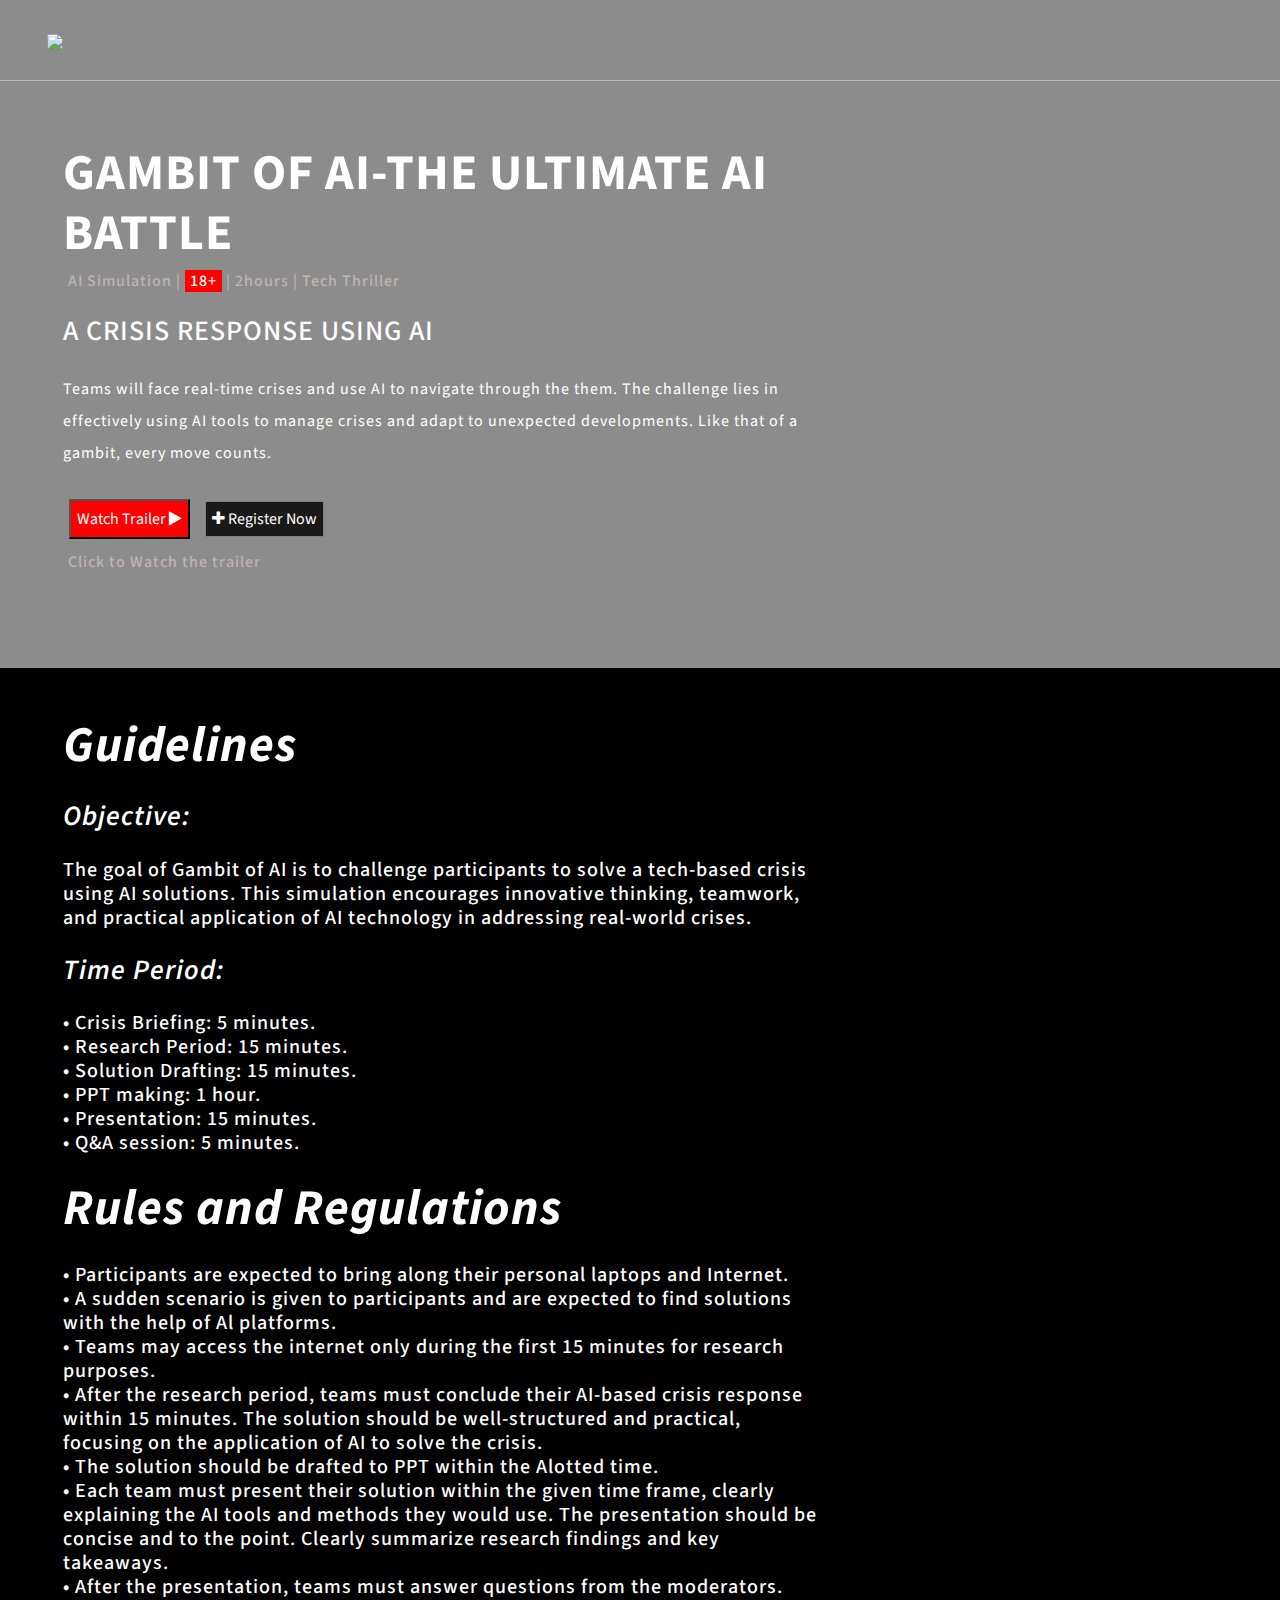
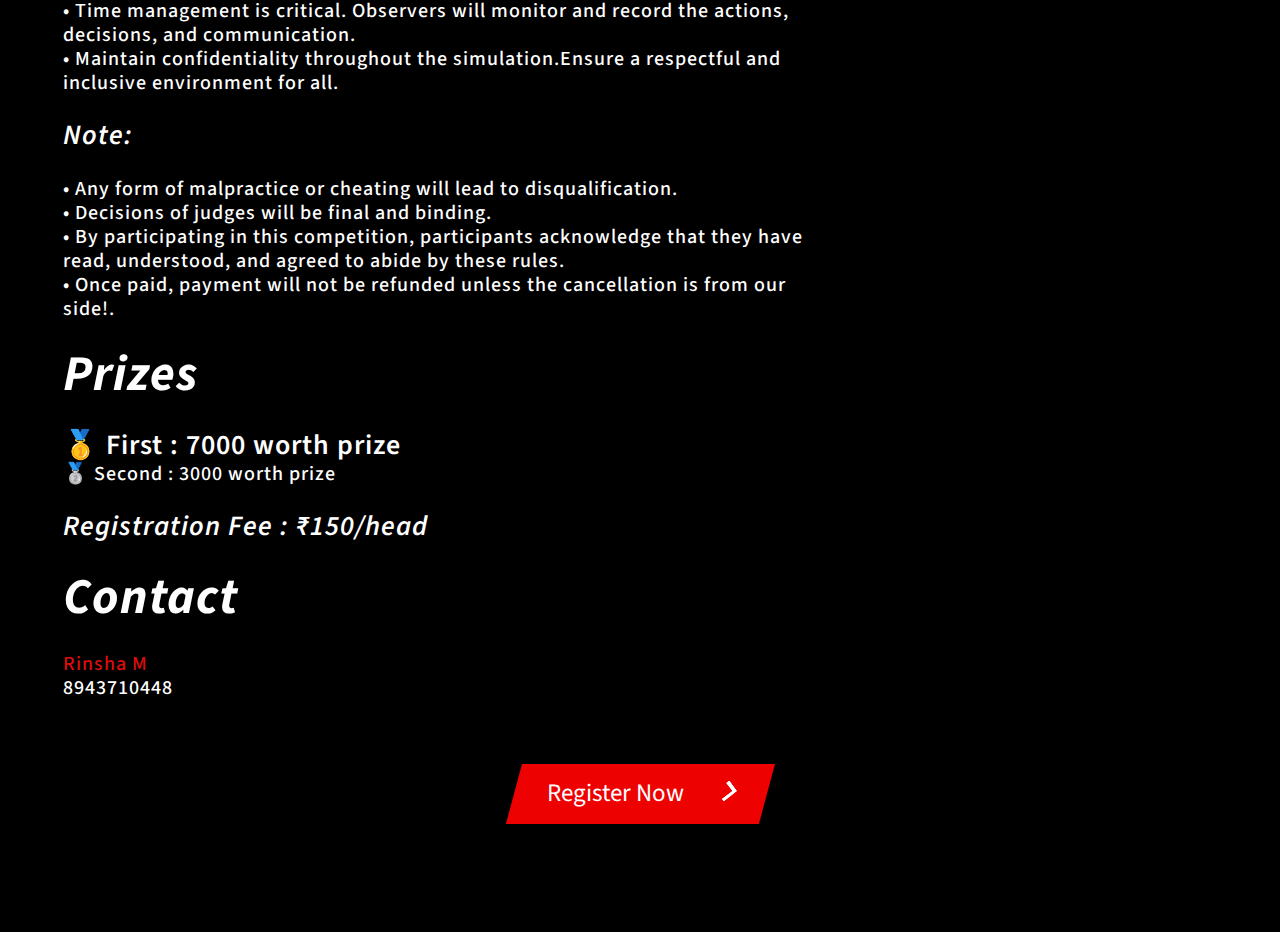
==== battle.html @ 77dbfa2e "final file" ====
<!DOCTYPE html>
<html lang="en">
<head>
<title>AI Battle</title>
<link rel="icon" type="image/x-icon" href="images/reallogo.png">
<!-- for-mobile-apps -->
<meta name="viewport" content="width=device-width, initial-scale=1">
<meta http-equiv="Content-Type" content="text/html; charset=utf-8" />
<meta name="keywords" content="" />

    <script>
        addEventListener("load", function () {
            setTimeout(hideURLbar, 0);
        }, false);

        function hideURLbar() {
            window.scrollTo(0, 1);
        }
    </script>
	
	<!-- css files -->
    <link href="CSS/bootstrap.css" rel='stylesheet' type='text/css' /><!-- bootstrap css -->
    <link href="CSS/style.css" rel='stylesheet' type='text/css' /><!-- custom css -->
    <link href="CSS/font-awesome.min.css" rel="stylesheet"><!-- fontawesome css -->
	<!-- //css files -->
	
	<!-- google fonts -->
	<link href="//fonts.googleapis.com/css?family=Source+Sans+Pro:200,200i,300,300i,400,400i,600,600i,700,700i,900,900i&amp;subset=cyrillic,cyrillic-ext,greek,greek-ext,latin-ext,vietnamese" rel="stylesheet">
	<!-- //google fonts -->
	
</head>

<body>

    <!-- header -->
    <header>
        <nav class="navbar">
            <div class="container">
                <h1 class="wthree-logo">
                    <a href="index.html"><img src="images/NETTEXT.png" width="200px"></a>
                </h1>
    
                <!-- menu -->
                
                <!-- //menu -->
    
            </div>
        </nav>
    </header>
    <!-- //header -->
    
    <!-- banner -->
    

    <section class="quote2 py-5 px-lg-5">
        <div class="container py-lg-5">
            <div class="row">
                <div class="col-lg-8">
                    <br>
                    <br>
                    <h1 class="movie">GAMBIT OF AI-THE ULTIMATE AI BATTLE</h1>

                    <h6 class="plus">AI Simulation | <button1 class="pluse">18+</button1>  | 2hours | Tech Thriller</h6>
                    <br>
                    <h3 class="subtitle">A CRISIS RESPONSE USING AI</h3>
                    <br>
                    <p class="descrptn">Teams will face real-time crises and use AI to navigate through the them. The challenge lies in effectively using AI tools to manage crises and adapt to unexpected developments. Like that of a gambit, every move counts.
                        
                    </p>
                    <!-- <h5>-Eprayan</h5> -->
                     <br>
                     <!-- <a href="#"></a><button1 class="pluse">Play now  <i class="fa fa-play"></i></button1></a> -->

                     <!-- Button to trigger the pop-up -->
                     <button id="video" class="popbut">Watch Trailer <span></span>  <i class="fa fa-play"></i></button>
                     <a href="https://forms.gle/ceZHdCrtWtj4WWKZ6"><button1 class="pluse1"> <i class="fa fa-plus"></i> Register Now</button1></a>
                      <h6 class="plus"> Click to Watch the trailer</h6>
 
                     <!-- Video pop-up -->
                     <div class="popup-video" style="display:none;">
                         <span>&times;</span>
                         <video src="images/aibattletrailer.MOV" muted controls autoplay></video>
                     </div>
            </div>
            </div>
        </div>
    </section>	

<section class="guidelines px-lg-5">
    <div class="container py-lg-">
        <div class="row">
            <div class="col-lg-8">
                <br>
                <br>
                <h1 class="movie"><em>Guidelines</em></h1>

                <!-- <h6 class="plus">Event name: Gambit of AI</h6> -->
                <br>
                <h3 class="subtitle1"><em>Objective:</em> </h3>
                <br>
                <h5 class="descrptn">The goal of Gambit of AI is to challenge participants to solve a tech-based crisis using AI solutions. This simulation encourages innovative thinking, teamwork, and practical application of AI technology in addressing real-world crises.
                </h5> <br>
                <h3 class="subtitle1"><em>Time Period:</em></h3>
                <br>
                 <h5 class="descrptn">• Crisis Briefing: 5 minutes. <br>
                    • Research Period: 15 minutes. <br>
                    • Solution Drafting: 15 minutes. <br>
                    • PPT making: 1 hour. <br>
                    • Presentation: 15 minutes. <br>
                    • Q&A session: 5 minutes.</h5>  
                
                 <br>

                 <h1 class="movie"><em>Rules and Regulations</em></h1>
                <br>
                 <h5 class="descrptn">• Participants are expected to bring along their personal laptops and Internet.  <br>
                    • A sudden scenario is given to participants and are expected to find solutions with the help of Al platforms. <br>
                    • Teams may access the internet only during the first 15 minutes for research purposes. <br>
                    • After the research period, teams must conclude their AI-based crisis response within 15 minutes. The solution should be well-structured and practical, focusing on the application of AI to solve the crisis. <br>
                    • The solution should be drafted to PPT within the Alotted time. <br>
                    • Each team must present their solution within the given time frame, clearly explaining the AI tools and methods they would use. The presentation should be concise and to the point. Clearly summarize research findings and key takeaways. <br>
                    • After the presentation, teams must answer questions from the moderators. <br>
                    • Time management is critical. Observers will monitor and record the actions, decisions, and communication. <br>
                    • Maintain confidentiality throughout the simulation.Ensure a respectful and inclusive environment for all. <br>
                 </h5>
                <br>
                <h3 class="subtitle1"><em>Note:</em></h3>
                <br>
                <h5 class="descrptn">• Any form of malpractice or cheating will lead to disqualification. <br>
                    • Decisions of judges will be final and binding. <br>
                    • By participating in this competition, participants acknowledge that they have read, understood, and agreed to abide by these rules. <br>
                    • Once paid, payment will not be refunded unless the cancellation is from our side!. <br>
                </h5>
                    <br>
                    <h1 class="movie"><em>Prizes</em></h1>
                    <br>
                    <h3 class="subtitle1">🥇 First : 7000 worth prize </h3>
                    <h5 class="descrptn"> 
                        🥈 Second : 3000 worth prize </h5>
                        <br>
                        <h3 class="subtitle1"><em>Registration Fee : ₹150/head</em></h3>
                            <br>
                            <h1 class="movie"><em>Contact</em></h1>
                            <br>
                            <h5 class="descrptn1">Rinsha M <br></h5>
                            <h5 class="descrptn">8943710448</h5>
                            <BR></BR>


                 <!-- <a href="#"></a><button1 class="pluse">Play now  <i class="fa fa-play"></i></button1></a> -->
                 <!-- <a href="#"></a><button1 class="pluse1"> <i class="fa fa-plus"></i> Register </button1></a> -->
            </div>
        </div>
        <div class="d-flex justify-content-center mt-3">
            <a href="https://forms.gle/ceZHdCrtWtj4WWKZ6">				
            <button class="cta">
              <span class="span">Register Now</span>
              <span class="second">
                <svg
                  width="50px"
                  height="20px"
                  viewBox="0 0 66 43"
                  version="1.1"
                  xmlns="http://www.w3.org/2000/svg"
                  xmlns:xlink="http://www.w3.org/1999/xlink"
                >
                  <g
                    id="arrow"
                    stroke="none"
                    stroke-width="1"
                    fill="none"
                    fill-rule="evenodd"
                  >
                    <path
                      class="one"
                      d="M40.1543933,3.89485454 L43.9763149,0.139296592 C44.1708311,-0.0518420739 44.4826329,-0.0518571125 44.6771675,0.139262789 L65.6916134,20.7848311 C66.0855801,21.1718824 66.0911863,21.8050225 65.704135,22.1989893 C65.7000188,22.2031791 65.6958657,22.2073326 65.6916762,22.2114492 L44.677098,42.8607841 C44.4825957,43.0519059 44.1708242,43.0519358 43.9762853,42.8608513 L40.1545186,39.1069479 C39.9575152,38.9134427 39.9546793,38.5968729 40.1481845,38.3998695 C40.1502893,38.3977268 40.1524132,38.395603 40.1545562,38.3934985 L56.9937789,21.8567812 C57.1908028,21.6632968 57.193672,21.3467273 57.0001876,21.1497035 C56.9980647,21.1475418 56.9959223,21.1453995 56.9937605,21.1432767 L40.1545208,4.60825197 C39.9574869,4.41477773 39.9546013,4.09820839 40.1480756,3.90117456 C40.1501626,3.89904911 40.1522686,3.89694235 40.1543933,3.89485454 Z"
                      fill="#FFFFFF"
                    ></path>
                    <path
                      class="two"
                      d="M20.1543933,3.89485454 L23.9763149,0.139296592 C24.1708311,-0.0518420739 24.4826329,-0.0518571125 24.6771675,0.139262789 L45.6916134,20.7848311 C46.0855801,21.1718824 46.0911863,21.8050225 45.704135,22.1989893 C45.7000188,22.2031791 45.6958657,22.2073326 45.6916762,22.2114492 L24.677098,42.8607841 C24.4825957,43.0519059 24.1708242,43.0519358 23.9762853,42.8608513 L20.1545186,39.1069479 C19.9575152,38.9134427 19.9546793,38.5968729 20.1481845,38.3998695 C20.1502893,38.3977268 20.1524132,38.395603 20.1545562,38.3934985 L36.9937789,21.8567812 C37.1908028,21.6632968 37.193672,21.3467273 37.0001876,21.1497035 C36.9980647,21.1475418 36.9959223,21.1453995 36.9937605,21.1432767 L20.1545208,4.60825197 C19.9574869,4.41477773 19.9546013,4.09820839 20.1480756,3.90117456 C20.1501626,3.89904911 20.1522686,3.89694235 20.1543933,3.89485454 Z"
                      fill="#FFFFFF"
                    ></path>
                    <path
                      class="three"
                      d="M0.154393339,3.89485454 L3.97631488,0.139296592 C4.17083111,-0.0518420739 4.48263286,-0.0518571125 4.67716753,0.139262789 L25.6916134,20.7848311 C26.0855801,21.1718824 26.0911863,21.8050225 25.704135,22.1989893 C25.7000188,22.2031791 25.6958657,22.2073326 25.6916762,22.2114492 L4.67709797,42.8607841 C4.48259567,43.0519059 4.17082418,43.0519358 3.97628526,42.8608513 L0.154518591,39.1069479 C-0.0424848215,38.9134427 -0.0453206733,38.5968729 0.148184538,38.3998695 C0.150289256,38.3977268 0.152413239,38.395603 0.154556228,38.3934985 L16.9937789,21.8567812 C17.1908028,21.6632968 17.193672,21.3467273 17.0001876,21.1497035 C16.9980647,21.1475418 16.9959223,21.1453995 16.9937605,21.1432767 L0.15452076,4.60825197 C-0.0425130651,4.41477773 -0.0453986756,4.09820839 0.148075568,3.90117456 C0.150162624,3.89904911 0.152268631,3.89694235 0.154393339,3.89485454 Z"
                      fill="#FFFFFF"
                    ></path>
                  </g>
                </svg>
              </span>
            </button></a>	
            <br><br><br><BR><BR></BR></BR>
            
            
                            </div>
    </div>
</section>

<script src="script.js"></script>

</body>
</html>
---- CSS/style.css ----
html,
body {
    margin: 0;
    font-size: 100%;
    background: #fff;
	font-family: 'Source Sans Pro', sans-serif;
}

body a {
    text-decoration: none;
    transition: 0.5s all;
    -webkit-transition: 0.5s all;
    -moz-transition: 0.5s all;
    -o-transition: 0.5s all;
    -ms-transition: 0.5s all;

}
html {
  scroll-behavior: smooth;
}
body img {
    max-width: 100%;
}

a:hover {
    text-decoration: none;
}

input[type="button"],
input[type="submit"],
input[type="text"],
input[type="email"],
input[type="search"] {
    transition: 0.5s all;
    -webkit-transition: 0.5s all;
    -moz-transition: 0.5s all;
    -o-transition: 0.5s all;
    -ms-transition: 0.5s all;
}

h1,
h2,
h3,
h4,
h5,
h6 {
    margin: 0;
    letter-spacing: 1px;
}

p {
    margin: 0;
    line-height: 2em;
    letter-spacing: 1px;
}

ul {
    margin: 0;
    padding: 0;
    list-style-type: none;
}



/*--/navbar--*/
header {
    position: absolute;
    width: 100%;
    z-index: 9;
	max-width: 100%;
}
.container{
	max-width: 100%;
}
/* menu */
.logomain{
	float: left;
	padding-left: 0px;
	max-width: 1400;
}
ul#menu {
    position: absolute;
    /* top: 2%; */
    /* width: 3em; */
    /* height: 3em; */
    margin: 0;
    /* background: rgba(21, 30, 37, 0.32); */
    color: #db1515;
    z-index: 99;
    right: 2%;
    font-size: 29px;
	float: right;
}

ul#menu li{
    float: left;
    list-style-type: none;
    position: relative;
    width: 100%;
}

ul#menu label {
    position: relative;
    display: block;
    transition: background 0.3s;
    cursor: pointer;
    text-align: center;
    margin: 0;
}

ul#menu label span {
    line-height: 1em;
}

ul#menu input {
    display: none
}

/*show the second level menu of the selected voice*/

ul#menu input:checked~ul.submenu {
    max-height: 360px;
    transition: max-height 0.5s ease-in;
}

/*style for the second level menu*/

ul.submenu {
    max-height: 0;
    padding: 0;
    overflow: hidden;
    list-style-type: none;
    background: #dd0b0b;
    transition: max-height 0.5s ease-out;
    position: absolute;
    min-width: 5em;
    right: 0;
    border-radius: 4px;
    -webkit-border-radius: 4px;
    -o-border-radius: 4px;
    -ms-border-radius: 4px;
    -moz-border-radius: 4px;
    box-shadow: 0 1px 8px rgba(20, 21, 21, 0.37);
    -webkit-box-shadow: 0 1px 8px rgba(20, 21, 21, 0.37);
    -moz-box-shadow: 0 1px 8px rgba(20, 21, 21, 0.37);
}

ul.submenu li a {
    display: block;
    padding: 9px;
    color: #000;
    text-align: center;
	text-transform: uppercase;
    color: #3b5fa1;
    letter-spacing: 1px;
    font-size: 16px;
    font-weight: 600;
}

ul.submenu li a:hover,
ul.submenu li a.active {
    color: #2a5298;
}

/* //menu */
.navbar {
	padding: 1em 2em;
	border-bottom: 1px solid rgba(243, 242, 242, 0.41);
}





a.scroll.bnr-btn{
    background: #fff;
    border: 2px solid #fff;
    text-transform: capitalize;
    color: #c20b0b;
    padding: 10px 25px;
    display: inline-block;
    margin-top: 2em;
    letter-spacing: 1px;
    font-size: 16px;
    font-weight: 600;
}
a.scroll.bnr-btn1 {
    background: transparent;
    border: 2px solid #fff;
	border-radius: ;
    text-transform: capitalize;
    color: #fff;
    padding: 10px 25px;
    display: inline-block;
    margin-top: 2em;
    letter-spacing: 1px;
    font-size: 16px;
    font-weight: 600;
}

a.scroll.bnr-btn i{
    vertical-align: middle;
}



/* banner */

.banner{
	background:url(../images/lastonebg.png) no-repeat center;
	background-size:cover;
	-webkit-background-size:cover;
	-moz-background-size:cover;
	-o-background-size:cover;
	-ms-background-size:cover;
    min-height: 750px;
}
.banner-layer {
    background: url(../images/layer.png)repeat;
   /* background: rgba(0, 0, 0, 0.5);*/
    min-height: 750px;
}
.banner_info {
    display: flex;
    flex-direction: column; /* Stacks the elements vertically */
    justify-content: center; /* Horizontally centers the card and text */
    align-items: center; /* Vertically centers the elements */
    min-height: 600px;
}

.typewriter {
    margin-top: 5px; /* Adds space between the card and the typewriter text */
}

.btnbg {
    height: 400px;
	width: 400px;
    border-radius: 30px;
    max-width: 100%;
	position: relative;
}
/* From Uiverse.io by bhaveshxrawat */ 
.card {
	width: 380px;
	height: 380px;
	margin-top: 170px;
	background:url(../images/) no-repeat center;
	position: relative;
	display: flex;
	place-content: center;
	place-items: center;
	overflow: hidden;
	border-radius: 20px;
  }
  
 .container{
	/* max-width: 1250px; */
 }
  
  .card::before {
	content: '';
	position: absolute;
	width: 100px;
	background-image: linear-gradient(180deg, rgb(177, 12, 12), rgb(172, 11, 11));
	height: 150%;
	animation: rotBGimg 3s linear infinite;
	transition: all 0.2s linear;
  }
  
  @keyframes rotBGimg {
	from {
	  transform: rotate(0deg);
	}
  
	to {
	  transform: rotate(360deg);
	}
  }
  
  .card::after {
	content: '';
	position: absolute;
	background:url(../images/thebutton.jpeg) no-repeat center;;
	background-size: cover;
	width: 367px;
	inset: 5px;
	border-radius: 20px;
  }  
  /* .card:hover:before {
	background-image: linear-gradient(180deg, rgb(81, 255, 0), purple);
	animation: rotBGimg 3.5s linear infinite;
  } */
  
  .texttypewr{
	font-family: system-ui;
    font-size: 16px;
    line-height: 1.5;
    color: #fff;
	padding-top: 0;

	
  }
  .typewriter {
	display: flex;
	justify-content: center;
  }
  .red-text{
	color: red;
  }
  
  .typewriter p {
	font-family: monospace;
	font-size: 1.5rem;
	margin-inline: auto;
	overflow: hidden;
	/* Keeps on a single line */
	white-space: nowrap;
	/* The cursor */
	border-right: 1px solid;
	/* steps = number of characters */
	animation: typing 3s steps(22) forwards, blink 1s step-end infinite;
  }
  
  @keyframes typing {
	from {
	  width: 0;
	}
  
	to {
	  width: 100%;
	}
  }
  
  @keyframes blink {
	50% {
	  border-color: transparent;
	}
  }
  
  .body {
	display: flex;
	flex-direction: column;
	position: relative;
	border-bottom-right-radius: 15px;
	border-bottom-left-radius: 15px;
	overflow-x: auto;
	padding: 1rem;
	line-height: 20px;
	color: white;
	/* background-color: black; */
	white-space: nowrap;
  }
  .pre {
	display: flex;
	flex-direction: row;
	align-items: center;
	text-wrap: nowrap;
	white-space: pre;
	overflow: hidden;
	box-sizing: border-box;
	font-size: 26px;
  }
  .pre code:nth-child(1) {
	color: #ffffff;
  }
  .pre code:nth-child(2) {
	color: #ff0000;
  }
  .cmd {
	height: 29px;
	position: relative;
	display: flex;
	align-items: center;
	flex-direction: row;
	color: #ffffff;
  }
  .cmd::before {
	content: attr(data-cmd);
	position: relative;
	display: block;
	white-space: nowrap;
	overflow: hidden;
	background-color: transparent;
	animation: inputs 3s steps(22) infinite;
  }
  .cmd::after {
	content: "_";
	position: relative;
	color: white;
	display: block;
	height: 100%;
	overflow: hidden;
	background-color: transparent;
	border-right: 0.15em solid #fff5f5;
	animation: cursor 0.5s step-end infinite alternate, blinking 0.4s infinite;
  }
  
  @keyframes blinking {
	20%,
	80% {
	  transform: scaleY(1);
	}
	50% {
	  transform: scaleY(0);
	}
  }
  @keyframes cursor {
	50% {
	  border-right-color: transparent;
	}
  }
  @keyframes inputs {
	0%,
	100% {
	  width: 0;
	}
	10%,
	90% {
	  width: 58px;
	}
	30%,
	70% {
	  width: 215px;
	  max-width: max-content;
	}
  }
  @keyframes clipboard-check {
	100% {
	  color: rgb(255, 255, 255);
	  d: path(
		"M 9 5 H 7 a 2 2 0 0 0 -2 2 v 12 a 2 2 0 0 0 2 2 h 10 a 2 2 0 0 0 2 -2 V 7 a 2 2 0 0 0 -2 -2 h -2 M 9 5 a 2 2 0 0 0 2 2 h 2 a 2 2 0 0 0 2 -2 M 9 5 a 2 2 0 0 1 2 -2 h 2 a 2 2 0 0 1 2 2 m -6 9 l 2 2 l 4 -4"
	  );
	}
  }
  

.banner_margin {
    padding: em 0em 0em;
}
.image_margin {
    margin-top: em;
}

/* //banner */

/*-- about --*/

.about {
	position: relative;
	background-color: #000;
	padding: 50px 0;
}

h3.position {
    position: relative;
    display: flex;
    justify-content: center;
    align-items: center;
    margin: 0 auto;
    font-size: 60px;
    font-weight: 600;
    text-transform: uppercase;
    letter-spacing: 5px;
    margin-bottom: 40px;
    overflow: hidden;
    background: linear-gradient(90deg, #000, #fff);
    background-repeat: no-repeat;
    background-size: 80%;
    animation: animate 1.5s linear infinite;
    -webkit-background-clip: text;
    -webkit-text-fill-color: rgba(255, 255, 255, 0.2);
    text-align: center;
    width: 100%;
    max-width: 100%;
    box-sizing: border-box;
}

@media (max-width: 768px) {
    h3.position {
        font-size: 40px;
    }
}

@keyframes animate {
    0% {
        background-position: -500%;
    }
    100% {
        background-position: 500%;
    }
}

/* Custom Row */
.custom-row {
    display: flex;
    flex-wrap: wrap;
    justify-content: center;
    align-items: center;
    margin: 0 auto;
    width: 100%;
}

.videoab, .about-right {
    padding: 15px;
}



.about-right {
	padding: 3em;
}

.about-right p {
	font-size: 16px;
	color: #777;
}

.cta {
	display: flex;
	padding: 11px 33px;
	text-decoration: none;
	font-size: 25px;
	color: white;
	background: #ee0101;
	transition: 1s;
	box-shadow: 6px 6px 0 black;
	transform: skewX(-15deg);
	border: none;
	cursor: pointer;
  }
  
  .cta:focus {
	outline: none;
  }
  
  .cta:hover {
	transition: 0.5s;
	box-shadow: 10px 10px 0 #363635;
  }
  
  .cta .second {
	transition: 0.5s;
	margin-right: 0px;
  }
  
  .cta:hover .second {
	transition: 0.5s;
	margin-right: 45px;
  }
  
  .span {
	transform: skewX(15deg);
  }
  
  .second {
	width: 20px;
	margin-left: 30px;
	position: relative;
	top: 12%;
  }
  
  .one {
	transition: 0.4s;
	transform: translateX(-60%);
  }
  
  .two {
	transition: 0.5s;
	transform: translateX(-30%);
  }
  
  .cta:hover .three {
	animation: color_anim 1s infinite 0.2s;
  }
  
  .cta:hover .one {
	transform: translateX(0%);
	animation: color_anim 1s infinite 0.6s;
  }
  
  .cta:hover .two {
	transform: translateX(0%);
	animation: color_anim 1s infinite 0.4s;
  }
  
  @keyframes color_anim {
	0% {
	  fill: white;
	}
  
	50% {
	  fill: #fbc638;
	}
  
	100% {
	  fill: white;
	}
  }
  
  

/* button {
	--border-radius: 15px;
	--border-width: 4px;
	margin-top: 10px;
	appearance: none;
	position: relative;
	padding: 1em 2em;
	margin-bottom: 20px;
	border: 0;
	background-color: #000000;
	font-family: "Roboto", Arial, "Segoe UI", sans-serif;
	font-size: 18px;
	font-weight: 500;
	color: #fff;
	z-index: 2;
	margin-left: 0px;
}

button::after {
	--m-i: linear-gradient(#000, #000);
	--m-o: content-box, padding-box;
	content: "";
	position: absolute;
	left: 0;
	top: 0;
	width: 100%;
	height: 100%;
	padding: var(--border-width);
	border-radius: var(--border-radius);
	background-image: conic-gradient(
		#db0000,
		#000000,
		#ffffff,
		#564d4d,
		#831010,
		rgb(36, 34, 34),
		red
	);
	-webkit-mask-image: var(--m-i), var(--m-i);
	mask-image: var(--m-i), var(--m-i);
	-webkit-mask-origin: var(--m-o);
	mask-origin: var(--m-o);
	-webkit-mask-clip: var(--m-o);
	mask-composite: exclude;
	-webkit-mask-composite: destination-out;
	filter: hue-rotate(0);
	animation: rotate-hue linear 500ms infinite;
	animation-play-state: running;
}

button:hover::after {
	animation-play-state: running;
}

@keyframes rotate-hue {
	to {
		filter: hue-rotate(1turn);
	}
} */

.videoab {
	padding: 10px;
	padding-top: 20px;
	margin: 20px;
	border-radius: 40px;
}

.video-bg {
	width: 100%;
	height: 100%;
	object-fit: cover;
	border-radius: 40px;
}

/*-- //about --*/

/*-- text --*/

.text{
	/* background: linear-gradient(to bottom right,#d22b01,rgb(255, 123, 0)); */
	background: #000000;

}
.text p {
    margin: 0;
    color: #a00b0b;
	background: linear-gradient(rgb(255, 0, 0),rgb(255, 0, 0)
	);
	-webkit-background-clip: text;
	background-clip: text;
	color: transparent;
	font-size: 40PX;
	font-weight: 800;
    line-height: 40px;
    letter-spacing: .5px;
    width: 70%;
    margin: 20px auto;
	margin-bottom: 40px;
}



  
.gallery1{
	padding-top: 50px;
}
.heading{
	margin-bottom: 40px;
	text-align: center;
}
.gallery_grid1{
	padding: 10px;
}
.gallery_grid1 img {
	width: 100%;
	
	aspect-ratio: 1/1;
	object-fit: cover;
	border-radius: 8px;
}
/* general styling */



.container11 {
	color: #da0b0b;
  background: linear-gradient(rgb(230, 3, 3),rgb(238, 0, 0)
	);
	-webkit-background-clip: text;
	background-clip: text;
	color: transparent;
  font-size: 20px;
  font-weight: 700;
	margin: 0 auto;
	text-align: center;
  }
  
  .countdown-item {
	display: inline-block;
	font-size: 2em;
	list-style-type: none;
	padding: 0.5em;
	/* text-transform: uppercase; */
  }
  
  .countdown-item span {
	display: block;
	font-size: 4.5rem;
  }
  
  @media all and (max-width: 768px) {
	h1 {
	  font-size: calc(1.5rem * var(--smaller));
	}
	
	.countdown-item {
	  font-size: calc(1.125rem * var(--smaller));
	}
	
	.countdown-item span {
	  font-size: calc(3.375rem * var(--smaller));
	}
  }
 

/*-- //text --*/

/* events */

:root {
	--card-height: 350px;
	--card-width: calc(var(--card-height) / 1.5);
  }
  
  .services {
	text-align: center;
  }
  
  .card21 {
	width: var(--card-width);
	height: var(--card-height);
	position: relative;
	display: flex;
	justify-content: center;
	border-radius: 15px;
	align-items: flex-end;
	padding: 0 36px;
	perspective: 2500px;
	margin: 0 auto; /* Center the card */
	border-radius: 20px;
  }
  
  .cover-image {
	width: 100%;
	height: 100%;
	object-fit: cover;
	border-radius: 20px;
  }
  
  .wrapper21 {
	transition: all 0.5s;
	position: absolute;
	width: 100%;
	z-index: -1;
  }
  
  .card21:hover .wrapper21 {
	transform: perspective(900px) translateY(-5%) rotateX(25deg) translateZ(0);
	box-shadow: 2px 35px 32px -8px rgba(0, 0, 0, 0.75);
	-webkit-box-shadow: 2px 35px 32px -8px rgba(0, 0, 0, 0.75);
	-moz-box-shadow: 2px 35px 32px -8px rgba(0, 0, 0, 0.75);
  }
  
  .wrapper21::before,
  .wrapper21::after {
	content: "";
	opacity: 0;
	width: 100%;
	height: 80px;
	transition: all 0.5s;
	position: absolute;
	left: 0;
  }
  
  .wrapper21::before {
	top: 0;
	height: 100%;
	background-image: linear-gradient(to top, transparent 46%, rgba(12, 13, 19, 0.5) 68%, rgba(12, 13, 19) 97%);
  }
  
  .wrapper21::after {
	bottom: 0;
	opacity: 1;
	background-image: linear-gradient(to bottom, transparent 46%, rgba(12, 13, 19, 0.5) 68%, rgba(12, 13, 19) 97%);
  }
  
  .card21:hover .wrapper21::before,
  .wrapper21::after {
	opacity: 1;
  }
  
  .card21:hover .wrapper21::after {
	height: 120px;
  }
  
  .title21 {
	width: 100%;
	transition: transform 0.5s;
  }
  
  .card21:hover .title21 {
	transform: translate3d(0%, -50px, 100px);
  }
  
  .character {
	width: 100%;
	opacity: 0;
	transition: all 0.5s;
	position: absolute;
	z-index: -1;
  }
  
  .card21:hover .character {
	opacity: 1;
	transform: translate3d(0%, -30%, 100px);
  }

  .card21:hover .wrapper21 {
	transform: perspective(900px) translateY(-5%) rotateX(25deg) translateZ(0);
	box-shadow: 2px 35px 32px -8px rgba(0, 0, 0, 0.75);
}

.card21:hover .title21 {
	transform: translate3d(0%, -50px, 100px);
}

.card21:hover .character {
	opacity: 1;
	transform: translate3d(0%, -30%, 100px);
}

/* Existing hover styles applied via hover pseudo-class */
.card21:hover .wrapper21,
.card21.hover .wrapper21 { /* Add .hover here */
	transform: perspective(900px) translateY(-5%) rotateX(25deg) translateZ(0);
	box-shadow: 2px 35px 32px -8px rgba(0, 0, 0, 0.75);
}

.card21:hover .title21,
.card21.hover .title21 { /* Add .hover here */
	transform: translate3d(0%, -50px, 100px);
}

.card21:hover .character,
.card21.hover .character { /* Add .hover here */
	opacity: 1;
	transform: translate3d(0%, -30%, 100px);
}

.card21:hover .wrapper21,
.card21.hover .wrapper21 { /* Add .hover class here */
	transform: perspective(900px) translateY(-5%) rotateX(25deg) translateZ(0);
	box-shadow: 2px 35px 32px -8px rgba(0, 0, 0, 0.75);
}

.card21:hover .title21,
.card21.hover .title21 { /* Add .hover class here */
	transform: translate3d(0%, -50px, 100px);
}

.card21:hover .character,
.card21.hover .character { /* Add .hover class here */
	opacity: 1;
	transform: translate3d(0%, -30%, 100px);
}
  
  /* Responsive layout */
  @media (max-width: 768px) {
	.col-6 {
	  max-width: 50%; /* 2 images per row */
	}
  }
  
  @media (min-width: 992px) {
	.col-lg-3 {
	  max-width: 25%; /* 4 images per row */
	}
  }
  
  /* Add some spacing between the cards */
  .col-6 {
	padding: 0 15px; /* Add horizontal padding to create space between images */
  }
  
  .row {
	margin-left: -15px;
	margin-right: -15px;
  }

/* events */

/*-- services --*/
.services{
	background: #000000;
}
.heading42{
	font-size: 50px;
	font-weight: 600;
	
	color: white;
	padding-top: none;
}
.panel-thumbnail p {
    font-size: 17px;
    color: #777;
    line-height: 28px;
}
.panel-thumbnail h4 {
    font-size: 30px;
    text-transform: capitalize;
    font-weight: 600;
}
.panel-thumbnail h3 {
    color: #2a5298;
}
.panel-thumbnail img {
    width: 280px;
	width: 100%;
	height: auto;
	border-radius: 20px;
}
.panel.panel-default {
    box-shadow: 0px 2px 5px 2px rgba(76, 110, 245, .1);
	background: #000000;
    height: 350px;
    padding: 0em;
	overflow: hidden;
}
h3.heading {
    font-size: 40px;
    font-weight: 600;
	color: #333;
}
.btn {
	outline: 0;
	display: inline-flex;
	align-items: center;
	justify-content: center;
	background: #9e0303;
	min-width: 200px;
	border: 0;
	border-radius: 4px;
	box-shadow: 0 4px 12px rgba(0, 0, 0, .1);
	box-sizing: border-box;
	padding: 16px 20px;
	color: #f8f4f4;
	font-size: 12px;
	font-weight: 600;
	letter-spacing: 1.2px;
	text-transform: uppercase;
	overflow: hidden;
	cursor: pointer;
	padding-top: 15px;
	margin-top: 28px;
	margin-left: 30px;
  }
  
  .btn:hover {
	opacity: .95;
  }
  
  .btn .animation {
	border-radius: 100%;
	animation: ripple 0.6s linear infinite;
  }
  
  @keyframes ripple {
	0% {
	  box-shadow: 0 0 0 0 rgba(255, 255, 255, 0.1), 0 0 0 20px rgba(255, 255, 255, 0.1), 0 0 0 40px rgba(255, 255, 255, 0.1), 0 0 0 60px rgba(255, 255, 255, 0.1);
	}
  
	100% {
	  box-shadow: 0 0 0 20px rgba(255, 255, 255, 0.1), 0 0 0 40px rgba(255, 255, 255, 0.1), 0 0 0 60px rgba(255, 255, 255, 0.1), 0 0 0 80px rgba(255, 255, 255, 0);
	}
  }

  
/*-- //services --*/




/*-- gallery --*/
.portfolio{
	background-color: #000000;
	
}
/*********************** Demo - 9 *******************/
.box9 .box-content,.box9 .icon li,.box9 img{transition:all .35s ease 0s}
.box9 .icon,.box9 .title{width:100%;font-size:22px}
.box9{background:#0e0000;text-align:center;position:relative;padding: 2px}
.box9 img{width:100%;height:auto}
.box9:hover img{opacity:.5}
.box9 .box-content{padding:30px 10px 30px 0;background:rgba(0,0,0,.65);position:absolute;top:0;left:0;bottom:0;right:0;opacity:0}
.box9:hover .box-content{top:10px;left:10px;bottom:10px;right:10px;opacity:1}
.box9 .title{color:#fff;line-height:17px;margin:5px 0;position:absolute;bottom:55%}
.box10 .icon li a,.box9 .icon li a{line-height:38px;border-radius:50%}
.box9 .icon{list-style:none;padding:0;margin:0;position:absolute;top:50%}
.box9 .icon li{display:inline-block;opacity:0;transform:translateY(40px)}
.box9:hover .icon li{opacity:1;transform:translateY(0)}
.box9:hover .icon li:first-child{transition-delay:.1s}
.box9:hover .icon li:nth-child(2){transition-delay:.2s}
.box9 .icon li a{display:block;width:38px;height:38px;background:#cc0707;font-size:15px;color:#fff;margin-right:5px;transition:all .35s ease 0s;-webkit-transition:all .35s ease 0s}
.box9 .icon a:hover{background:#fff;color:#db0b0b;}
@media only screen and (max-width:990px){}
}
p.paragraph {
    color: #888;
    font-size: 16px;
    text-transform: capitalize;
	position: relative;
    margin-left: 60px;
}
p.paragraph:after {
    position: absolute;
    content: '';
    width: 50px;
    height: 2px;
    background: #888;
    left: -60px;
    top: 50%;
}
.heading44{
	color: white;
	font-size: 50px;
}
/*-- //gallery --*/

/*-- quote --*/
.quote{
    background: url(../images/sponsors.jpg) 0px 0px;
    background-size: cover;
    position: relative;
}

.quote:before {
	content: '';
	position: absolute;
	width: 100%;
	height: 100%;
	top: 0;
	left: 0;
	background: rgba(0, 0, 0, 0.5);
	background-size: cover;
	opacity: 0.9;
	background: #1e3c72;  
	background: -webkit-linear-gradient(to right, #a30c0c, rgba(42, 47, 56, 0.59));  
	background: linear-gradient(to right, #000000, rgba(45, 48, 54, 0.59));

}
.quote h4 {
    font-size: 25px;
    color: #eee;
    line-height: 45px;
    font-weight: 300;
}
.quote h5 {
    text-transform: capitalize;
    color: #fff;
    letter-spacing: 1px;
    font-size: 20px;
    margin: 20px 0;
    font-weight: 600;
}

/*-- quote --*/

.quote1{
	background: url(../images/hackbg.jpeg) 0px 0px;
  background-size: cover;
  position: relative;
}

.quote1:before {
content: '';
position: absolute;
width: 100%;
height: 100%;
top: 0;
left: 0;
background: rgba(0, 0, 0, 0.5);
background-size: cover;
opacity: 0.9;
}
.quote1 h4 {
  font-size: 25px;
  color: #eee;
  line-height: 45px;
  font-weight: 300;
}
.quote1 h5 {
  text-transform: capitalize;
  color: #fff;
  letter-spacing: 1px;
  font-size: 20px;
  margin: 20px 0;
  font-weight: 600;
}
.descrptn{
	color: white;
}
.movie{
	color: white;
	font-weight: 700;
	font-size: 50px;
}
.plus{
	color: rgb(192, 179, 179);
	margin-top: 8px;
	margin-left: 5px;
}
.pluse{
	color: rgb(255, 255, 255);
	background-color: red;
	border: none;
	padding-left: 5px;
	padding-right: 5px;
	/* margin-right: 5px; */
}
.pluse2{
	color: rgb(255, 255, 255);
	background-color: red;
	border: none;
	padding: px;
	margin-right: px;
}
.popbut{
	background-color: red;
	color: #ffffff;
	margin: 6px;
	padding: 6px;
	/* padding-right: 0%; */
}
.subtitle{
	color: white;
}
.subtitle1{
	color: white;
	font-weight: 600;
}
.pluse1{
	color: rgb(255, 255, 255);
	background-color: rgb(27, 24, 24);
	border: 1px solid grey;
	margin: 6px;
	padding: 6px;
}
.descrptn1{
	color: #db0d0d;
}

.heading44{
    font-size: 50px;
	font-style: oblique;
    text-decoration: double;
    color: #f9fcff;
	display: flex;
	align-content: center;
	justify-content: center;
}

.container .popup-video {
    position: fixed;
    top: 0;
    left: 0;
    z-index: 100;
    height: 100%;
    width: 100%;
    background-color: rgba(0, 0, 0, 0.8); /* For a dark overlay */
}

.container .popup-video video {
    position: absolute;
    top: 50%;
    left: 50%;
    transform: translate(-50%, -50%);
    width: 80%;
    max-width: 750px;
    border-radius: 5px;
    border: 3px solid #fff;
    object-fit: cover;
}

.container .popup-video span {
    position: absolute;
    top: 5px;
    right: 20px;
    font-size: 50px;
    color: #fff;
    font-weight: bolder;
    z-index: 100;
    cursor: pointer;
}

@media (max-width: 1024px) {
    .container .popup-video video {
        width: 90%;
        max-width: 650px; /* Slightly smaller for tablets */
    }
}

@media (max-width: 768px) {
    .container .popup-video video {
        width: 95%;
        max-width: 500px; /* Resize for smaller devices */
    }
    
    .container .popup-video span {
        font-size: 40px; /* Smaller close button */
    }
}

@media (max-width: 480px) {
    .container .popup-video video {
        width: 100%;
        max-width: 300px; /* Very small screens */
    }

    .container .popup-video span {
        font-size: 30px; /* Smaller close button */
    }
}


.quote2{
	background: url(../images/battlebg.jpeg) 0px 0px;
  background-size: cover;
  position: relative;
}

.quote2:before {
content: '';
position: absolute;
width: 100%;
height: 100%;
top: 0;
left: 0;
background: rgba(0, 0, 0, 0.5);
background-size: cover;
opacity: 0.9;
}
.quote2 h4 {
  font-size: 25px;
  color: #eee;
  line-height: 45px;
  font-weight: 300;
}

.quote3{
	background: url(../images/squid-game-3b.jpg) 0px 0px;
  background-size: cover;
  position: relative;
}

.quote3:before {
content: '';
position: absolute;
width: 100%;
height: 100%;
top: 0;
left: 0;
background: rgba(0, 0, 0, 0.5);
background-size: cover;
opacity: 0.9;
}
.quote3 h4 {
  font-size: 25px;
  color: #eee;
  line-height: 45px;
  font-weight: 300;
}

.quote4{
	background: url(../images/treasurebg.jpg) 0px 0px;
  background-size: cover;
  position: relative;
}

.quote4:before {
content: '';
position: absolute;
width: 100%;
height: 100%;
top: 0;
left: 0;
background: rgba(0, 0, 0, 0.5);
background-size: cover;
opacity: 0.9;
}
.quote4 h4 {
  font-size: 25px;
  color: #eee;
  line-height: 45px;
  font-weight: 300;
}

.quote5{
	background: url(../images/pixelbg.jpg) 0px 0px;
  background-size: cover;
  position: relative;
}

.quote5:before {
content: '';
position: absolute;
width: 100%;
height: 100%;
top: 0;
left: 0;
background: rgba(0, 0, 0, 0.5);
background-size: cover;
opacity: 0.9;
}
.quote5 h4 {
  font-size: 25px;
  color: #eee;
  line-height: 45px;
  font-weight: 300;
}

.quote6{
	background: url(../images/quizbg.jpg) 0px 0px;
  background-size: cover;
  position: relative;
}

.quote6:before {
content: '';
position: absolute;
width: 100%;
height: 100%;
top: 0;
left: 0;
background: rgba(0, 0, 0, 0.5);
background-size: cover;
opacity: 0.9;
}
.quote6 h4 {
  font-size: 25px;
  color: #eee;
  line-height: 45px;
  font-weight: 300;
}

.quote7{
	background: url(../images/videographbg.jpeg) 0px 0px;
  background-size: cover;
  position: relative;
}

.quote7:before {
content: '';
position: absolute;
width: 100%;
height: 100%;
top: 0;
left: 0;
background: rgba(0, 0, 0, 0.5);
background-size: cover;
opacity: 0.9;
}
.quote7 h4 {
  font-size: 25px;
  color: #eee;
  line-height: 45px;
  font-weight: 300;
}

.quote8{
	background: url(../images/codebg.jpg) 0px 0px;
  background-size: cover;
  position: relative;
}

.quote8:before {
content: '';
position: absolute;
width: 100%;
height: 100%;
top: 0;
left: 0;
background: rgba(0, 0, 0, 0.5);
background-size: cover;
opacity: 0.9;
}
.quote8 h4 {
  font-size: 25px;
  color: #eee;
  line-height: 45px;
  font-weight: 300;
}
.guidelines{
	background-color: #000;

}


.sponsor-row {
    display: flex;
    flex-wrap: wrap;
    justify-content: center;
}

.sponsoos {
    display: flex;
    justify-content: center;
    align-items: center;
    text-align: center;
}

.box9 img {
    margin: 0 auto;
}



/*-- contact --*/
.contact {
	background-color: #000;
	/* background: url(../images/contactbg.png) no-repeat center; */
	background-position: center;
	padding: 20px;
}

.contactus {
	display: flex;
	justify-content: center;
	align-items: center;
}
.card-body {
	padding: 10px;
  
	display: flex;
	justify-content: center;
	align-items: center;
}

/* Card22 styles for larger screens (Horizontal layout) */
.card22 {
	max-width: 1600px;
	color: rgb(255, 255, 255);
	background-color: rgba(0, 0, 0, 0.1);
	border-radius: 15px;
	backdrop-filter: blur(10px);
	border: 1px solid rgba(255, 255, 255, 0.18);
	box-shadow: 0 4px 8px rgba(0, 0, 0, 0.1);
	padding: 10px;
	margin: 0px;
	display: block; /* Allow float positioning */
	overflow: hidden; /* Ensures content stays inside */
}

/* Map section inside the card */
.mapdiv {
	width: 100%;
	padding: 20px;
	border-radius: 15px;
}
.heading{
	color: white;
}

.mapclass {
	border: 0;
	border-radius: 25px;
	width: 100%; /* Ensure consistent width */
	height: 380px; /* Ensure consistent height */
	loading: lazy;
	referrerpolicy: no-referrer-when-downgrade;
	float: right; /* Float the map to the right */
	margin-left: 15px; /* Adds some space between text and map */
	padding: 10px;
}

/* Responsive styles for smaller screens */
@media (max-width: 767px) {
	.card22 {
		display: block;
		overflow: hidden;
	}

	.card-body, .mapdiv {
		width: 100%;  /* Full width for both sections */
		padding: 10px;  /* Proper padding */
		margin: 0;

	}

	.coords {
		width: 100%;
		margin-bottom: 10px;  /* Add space between the image and the map */
	}

	.mapclass {
		width: 100%;  /* Ensure the map stays within the card width */
		height: 340px;  /* Set height for the map on smaller screens */
		float: none;  /* Remove float for smaller screens */
		margin-left: 0; /* Reset the margin */
	}
	.mapdiv{
		width: 100%;
		height: auto;
	}
}

/*-- //contact --*/


/*-- footer --*/

footer {
    background: #222;
}
.copyright {
    background: #222;
    border-top: 1px solid #444;
}
footer p ,footer p a,.copyright p{
    color: #999;
}
.copyright p a{
    color: #ccc;
}
footer ul.social_section_1info a {
    background: none;
    margin: 0;
    line-height: initial;
    width: auto;
    height: auto;
    font-size: 13px;
    margin-left: 20px;
}
footer ul.social_section_1info a span.fa{
    color: #aaa;
    line-height: 35px;
    font-size: 13px;
}
h3.wthree-logo a {
    text-transform: capitalize;
    font-size: 1.2em;
    font-weight: 400;
    color: #fff;
}
h3.wthree-logo a span {
    font-weight: 800;
}
/*-- //footer --*/

/*-- move top --*/
.move-top {
    position: relative;
}

a.move-top {
    text-align: center;
    position: absolute;
    right: 1%;
    bottom: 0%;
}

a.move-top span{
    color: #fff;
    width: 36px;
    height: 36px;
    border: transparent;
    line-height: 2em;
    background: #333;
    border-radius: 50px;
    -webkit-border-radius: 50px;
    -o-border-radius: 50px;
    -moz-border-radius: 50px;
    -ms-border-radius: 50px;
}

/*-- //move top --*/




/*-- responsive design --*/

@media(max-width:1440px) {
    
}
@media(max-width:1280px) {
    .about-right h4.main {
		margin: 0em 0 .5em;
	}
	.bnr-w3pvt-txt h2 {
		font-size: 55px;
	}
	.bnr-w3pvt-txt h4 {
		font-size: 24px;
	}
	.about-right {
		padding: 3em 2em;
	}
	h3.position {
		font-size: 55px;
		right: -4%;
	}
}
@media(max-width:1080px) {
	.text-info-sec h3 {
		font-size: 2.3em;
	}
	.middile-inner-con h5 {
		font-size: 22px;
	}
	.quote h4 {
		font-size: 21px;
	}
}
@media(max-width:1024px) {
    .bnr-w3pvt-txt h2 {
		font-size: 50px;
	}
	.bnr-w3pvt-txt h4 {
		font-size: 21px;
	}
	.bnr-w3pvt-txt p {
		font-size: 15px;
	}
	.bnr-txt-w3pvt {
		margin: 10em 0 8em;
	}
	.about-right h4.main {
		font-size: 22px;
		letter-spacing: 0px;
	}
	.about-right {
		padding: 3em 0em 3em 2em;
	}
	h3.position {
		font-size: 50px;
		right: -6%;
	}
	.about-right-inner h4 {
		font-size: 21px;
		letter-spacing: 0px;
	}
}
@media(max-width:991px) {
    h3.position {
		font-size: 50px;
		right: 0%;
	}
	.tab-main img {
		width: 50px;
	}
	.tab-main label,.tab-main input:checked + label {
		font-size: 16px;
	}
	.text-info-sec p {
		font-size: 16px;
	}
	.clients-info-grid p {
		font-size: 16px;
	}
	footer {
		text-align: center;
	}
	.w3layouts-map iframe {
		min-height: 380px;
	}
}
@media(max-width:800px) {
    h3.position {
		right: -5%;
		top: 20%;
	}
}
@media(max-width:768px) {
    .bnr-w3pvt-txt h2 {
		font-size: 45px;
	}
	.bnr-txt-w3pvt {
		margin: 9em 0 6em;
	}
	a.scroll.bnr-btn,a.scroll.bnr-btn1 {
		font-size: 15px;
	}
	h3.position {
		right: -9%;
		top: 20%;
	}
}
@media(max-width:736px) {
    .about .col-lg-5 img {
		width: 80%;
	}
	.panel-thumbnail img {
		width: 100px;
	}
	.tab-main label img {
		display: block;
		margin: auto;
		text-align:center;
	}
	.middile-inner-con h5 {
		font-size: 20px;
		letter-spacing: 0px;
	}
	.text-info-sec h3 {
		font-size: 2em;
	}
	.clients-info-grid h4 {
		font-size: 18px;
		letter-spacing: 0px;
	}
	h3.heading {
		font-size: 35px;
	}
	h1.wthree-logo a {
		font-size: 0.8em;
	}
	h3.wthree-logo a {
		font-size: 1.1em;
	}
	.w3layouts-map iframe {
		min-height: 350px;
	}
}
@media(max-width:667px) {
    .bnr-txt-w3pvt {
		margin: 8em 0 5em;
	}
	.bnr-w3pvt-txt h2 {
		font-size: 40px;
	}
	.bnr-w3pvt-txt h4 {
		font-size: 19px;
	}
	a.scroll.bnr-btn, a.scroll.bnr-btn1 {
		margin-top: 1em;
	}
	.w3layouts-map iframe {
		min-height: 300px;
	}
}
@media(max-width:600px) {
	.quote {
		background: url(../images/banner.jpg) center;
		background-size: cover;
	}
}
@media(max-width:568px) {
    .navbar {
		padding: 1em 1em;
	}
	ul#menu {
		right: 8%;
	}
	.bnr-txt-w3pvt {
		margin: 9em 0 4em;
	}
	.bnr-w3pvt-txt h6 {
		margin-bottom: 25px;
	}
	h3.position {
		right: -8%;
		top: 14%;
		font-size: 40px;
	}
	.myphoto-sign {
		width: 40%;
		margin-bottom: 2em;
	}
	a.abt-btn {
		background: #2a5298;
		margin-top: 1em;
	}
}
@media(max-width:480px) {
    .bnr-w3pvt-txt h2 {
		font-size: 35px;
	}
	.bnr-w3pvt-txt h4 {
		font-size: 18px;
	}
	.bnr-w3pvt-txt h6 {
		margin-bottom: 20px;
		font-size: 16px;
	}
	h3.position {
		right: -11%;
	}
	.tab-main label, .tab-main input:checked + label {
		font-size: 16px;
		padding: 10px;
		text-align: center;
	}
	.text-info-sec h3 {
		font-size: 1.8em;
	}
	.quote h4 {
		font-size: 20px;
		line-height: 35px;
	}
	.quote h5 {
		font-size: 18px;
		margin: 15px 0;
	}
	h3.heading {
		font-size: 30px;
	}
}
@media(max-width:415px) {
    .navbar {
		padding: .5em 0em;
	}
	h1.wthree-logo a {
		font-size: 0.7em;
	}
	ul#menu {
		right: 5%;
	}
	.bnr-w3pvt-txt h2 {
		font-size: 30px;
	}
	.bnr-w3pvt-txt h6 {
		font-size: 15px;
	}
	h3.position {
		font-size: 35px;
		letter-spacing: 1px;
		right: 0%;
	}
	.about-right {
		padding: 2em 0em 2em 1em;
	}
	.about-right h4.main {
		font-size: 19px;
	}
	.about-right p {
		font-size: 15px;
	}
	.tab-main label, .tab-main input:checked + label {
		font-size: 15px;
		padding: 10px;
		border-left: none;
		width: 32.6%;
	}
	.tab-main section {
		padding: 1em 0 0;
	}
	.quote h4 {
		font-size: 19px;
	}
	.box9 .icon, .box9 .title {
		font-size: 17px;
	}
	.clients-info-grid p {
		font-size: 15px;
		line-height: 1.8em;
	}
	p {
		line-height: 1.8em;
	}
	footer p, footer p a, .copyright p {
		font-size: 15px;
	}
	h3.wthree-logo a {
		font-size: 1em;
	}
	a.scroll.bnr-btn, a.scroll.bnr-btn1 {
		font-size: 14px;
	}
	ul.submenu li a {
		font-size: 15px;
	}
}
@media(max-width:384px) {
    a.scroll.bnr-btn, a.scroll.bnr-btn1 {
		font-size: 13px;
	}
	.bnr-w3pvt-txt h4 {
		font-size: 16px;
		letter-spacing: 0.5px;
	}
	.bnr-w3pvt-txt h6 {
		margin-bottom: 15px;
		font-size: 14px;
	}
	.bnr-txt-w3pvt {
		margin: 8em 0 3em;
	}
	ul.submenu li a {
		letter-spacing: .5px;
		font-size: 14px;
	}
	ul.submenu {
		min-width: 6em;
	}
	.about-right {
		padding: 2em 0em 2em 0em;
	}
	h3.position {
		top: 13%;
	}
}
@media(max-width:375px) {
    
}
@media(max-width:320px) {
    
}



/*-- //responsive design --*/
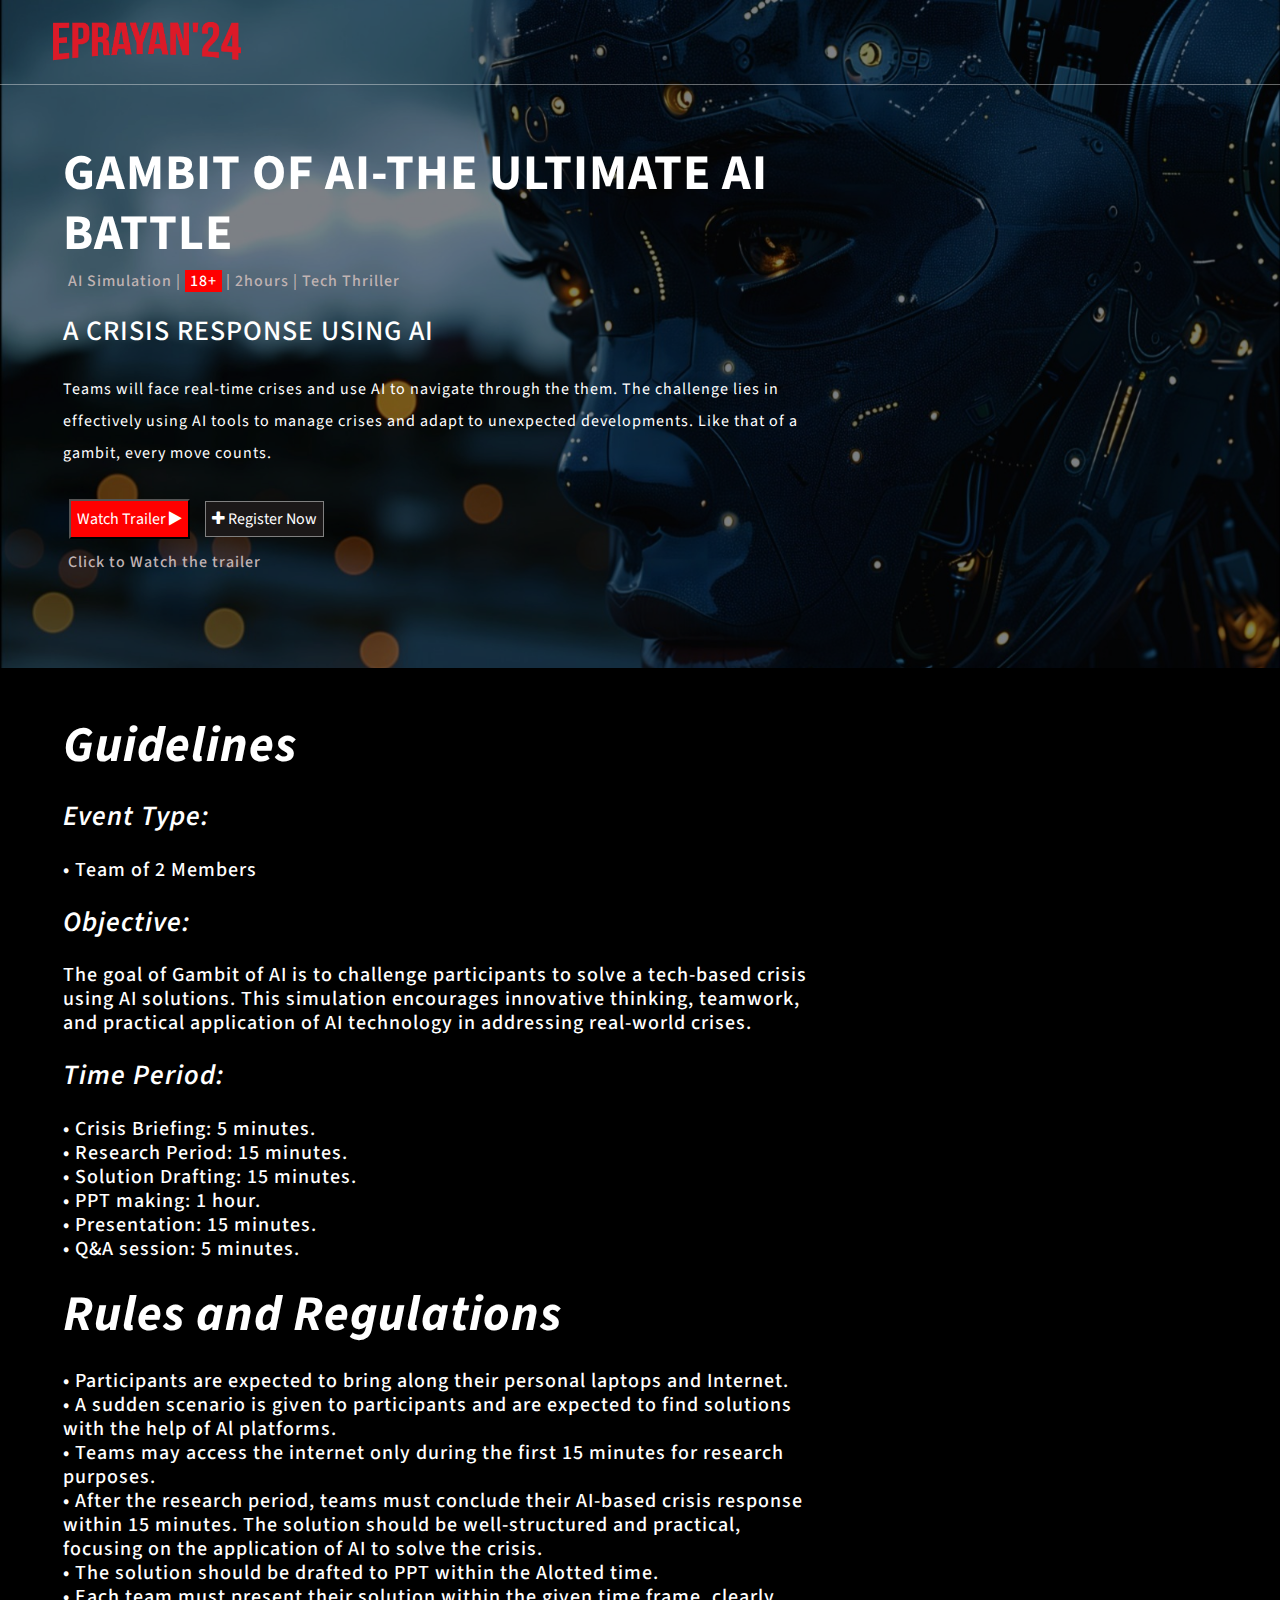
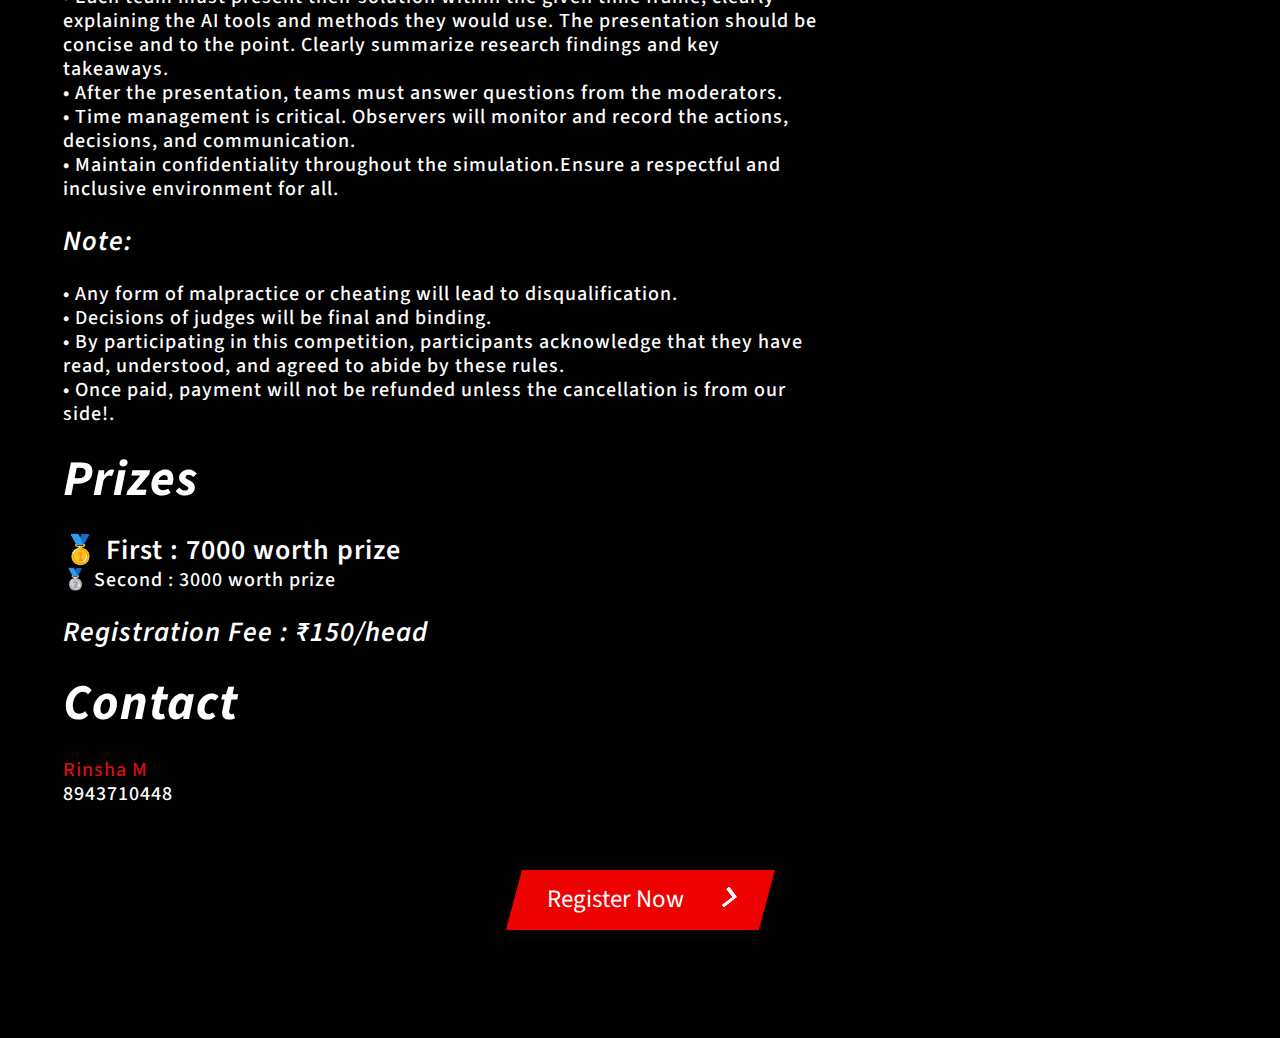
==== commit 3b505b1e: "Update battle.html" ====
--- a/battle.html
+++ b/battle.html
@@ -79,7 +79,7 @@
                      <!-- Video pop-up -->
                      <div class="popup-video" style="display:none;">
                          <span>&times;</span>
-                         <video src="images/aibattletrailer.MOV" muted controls autoplay></video>
+                         <video src="images/battlevideoo.mp4" muted controls autoplay></video>
                      </div>
             </div>
             </div>
@@ -95,6 +95,12 @@
                 <h1 class="movie"><em>Guidelines</em></h1>
 
                 <!-- <h6 class="plus">Event name: Gambit of AI</h6> -->
+                <br>
+		     
+		     <h3 class="subtitle1"><em>Event Type:</em></h3>
+                <br>
+                <h5 class="descrptn">• Team of 2 Members
+                </h5>
                 <br>
                 <h3 class="subtitle1"><em>Objective:</em> </h3>
                 <br>
@@ -200,4 +206,4 @@
 <script src="script.js"></script>
 
 </body>
-</html>+</html>
--- a/CSS/style.css
+++ b/CSS/style.css
@@ -170,9 +170,6 @@
 }
 
 
-
-
-
 a.scroll.bnr-btn{
     background: #fff;
     border: 2px solid #fff;
@@ -281,7 +278,7 @@
   .card::after {
 	content: '';
 	position: absolute;
-	background:url(../images/thebutton.jpeg) no-repeat center;;
+	background:url(../images/thebutton.jpg) no-repeat center;;
 	background-size: cover;
 	width: 367px;
 	inset: 5px;
@@ -1118,7 +1115,7 @@
 /*-- quote --*/
 
 .quote1{
-	background: url(../images/hackbg.jpeg) 0px 0px;
+	background: url(../images/hackbg.jpg) 0px 0px;
   background-size: cover;
   position: relative;
 }
@@ -1395,7 +1392,7 @@
 }
 
 .quote7{
-	background: url(../images/videographbg.jpeg) 0px 0px;
+	background: url(../images/videographbg.jpg) 0px 0px;
   background-size: cover;
   position: relative;
 }
